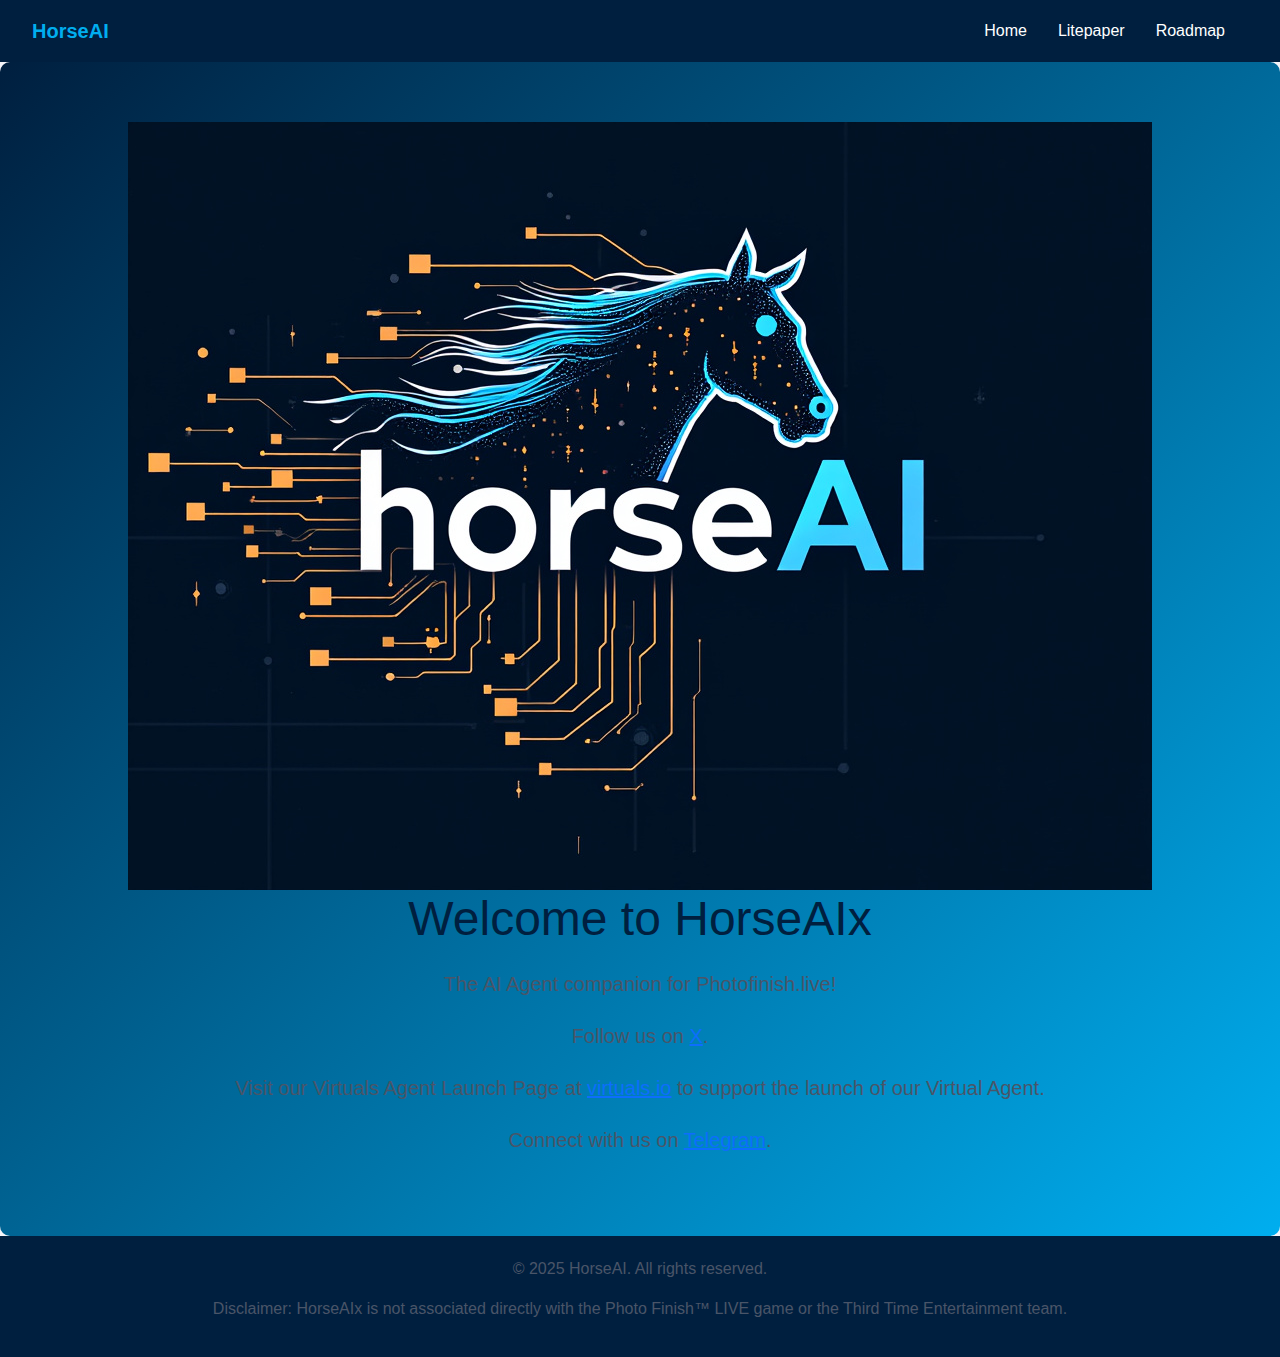
==== index.html @ 83240a7e "Update index.html with logo" ====
<!DOCTYPE html>
<html lang="en">
<head>
    <meta charset="UTF-8">
    <meta name="viewport" content="width=device-width, initial-scale=1.0">
    <title>HorseAI</title>
    <link href="https://cdn.jsdelivr.net/npm/bootstrap@5.3.0-alpha1/dist/css/bootstrap.min.css" rel="stylesheet">
    <style>
        body {
            font-family: 'Arial', sans-serif;
            line-height: 1.6;
            background-color: #f4f4f9;
            color: #2d3748;
            margin: 0;
            padding: 0;
        }

        h1, h2, h3 {
            color: #001F3F;
        }

        h1 {
            font-size: 2.5rem;
            margin-bottom: 20px;
        }

        h2 {
            font-size: 2rem;
            margin-bottom: 15px;
        }

        h3 {
            font-size: 1.75rem;
            margin-bottom: 10px;
        }

        p {
            font-size: 1rem;
            color: #4a5568;
            margin-bottom: 15px;
        }

        .navbar {
            background-color: #001F3F;
            padding: 10px 20px;
        }

        .navbar-brand {
            color: #00AEEF;
            font-weight: bold;
        }

        .navbar-brand:hover {
            color: #FFC107;
        }

        .navbar-nav .nav-link {
            color: #ffffff;
            margin-right: 15px;
        }

        .navbar-nav .nav-link:hover {
            color: #FFC107;
        }

        .btn-primary {
            background-color: #00AEEF;
            color: #ffffff;
            padding: 10px 20px;
            border: none;
            border-radius: 5px;
            transition: background-color 0.3s ease, transform 0.3s ease;
        }

        .btn-primary:hover {
            background-color: #FFC107;
            transform: scale(1.05);
        }

        .hero {
            background: linear-gradient(135deg, #001F3F, #00AEEF);
            color: #ffffff;
            text-align: center;
            padding: 60px 20px;
            border-radius: 10px;
        }

        .hero h1 {
            font-size: 3rem;
            margin-bottom: 20px;
        }

        .hero p {
            font-size: 1.25rem;
            margin-bottom: 20px;
        }

        footer {
            background-color: #001F3F;
            color: #ffffff;
            text-align: center;
            padding: 20px;
            font-size: 0.9rem;
        }

        footer a {
            color: #00AEEF;
            text-decoration: none;
        }

        footer a:hover {
            color: #FFC107;
            text-decoration: underline;
        }
    </style>
</head>
<body>

<nav class="navbar navbar-expand-lg">
    <div class="container-fluid">
        <a class="navbar-brand" href="index.html">HorseAI</a>
        <button class="navbar-toggler" type="button" data-bs-toggle="collapse" data-bs-target="#navbarNav">
            <span class="navbar-toggler-icon"></span>
        </button>
        <div class="collapse navbar-collapse" id="navbarNav">
            <ul class="navbar-nav ms-auto">
                <li class="nav-item"><a class="nav-link" href="index.html">Home</a></li>
                <li class="nav-item"><a class="nav-link" href="litepaper.html">Litepaper</a></li>
                <li class="nav-item"><a class="nav-link" href="roadmap.html">Roadmap</a></li>
            </ul>
        </div>
    </div>
</nav>

<div class="hero">
    <img src="images/horseai-logo.jpg" alt="HorseAI Logo" class="logo">
    <h1>Welcome to HorseAIx</h1>
    <p>The AI Agent companion for Photofinish.live!</p>
    <p>
        Follow us on <a href="https://twitter.com/horseai_agent" target="_blank">X</a>.
    </p>
    <p>
        Visit our Virtuals Agent Launch Page at <a href="https://fun.virtuals.io/agents/0x66C5fF27c74366a9021F24C7d5fd189C7785551F" target="_blank">virtuals.io</a> to support the launch of our Virtual Agent.
    </p>
    <p>
        Connect with us on <a href="https://t.me/horseAIx" target="_blank">Telegram</a>.
    </p>
</div>
  
<footer>
    <p>&copy; 2025 HorseAI. All rights reserved.</p>
    <p>Disclaimer: HorseAIx is not associated directly with the Photo Finish™ LIVE game or the Third Time Entertainment team.</p>
</footer>

<script src="https://cdn.jsdelivr.net/npm/bootstrap@5.3.0-alpha1/dist/js/bootstrap.bundle.min.js"></script>
</body>
</html>
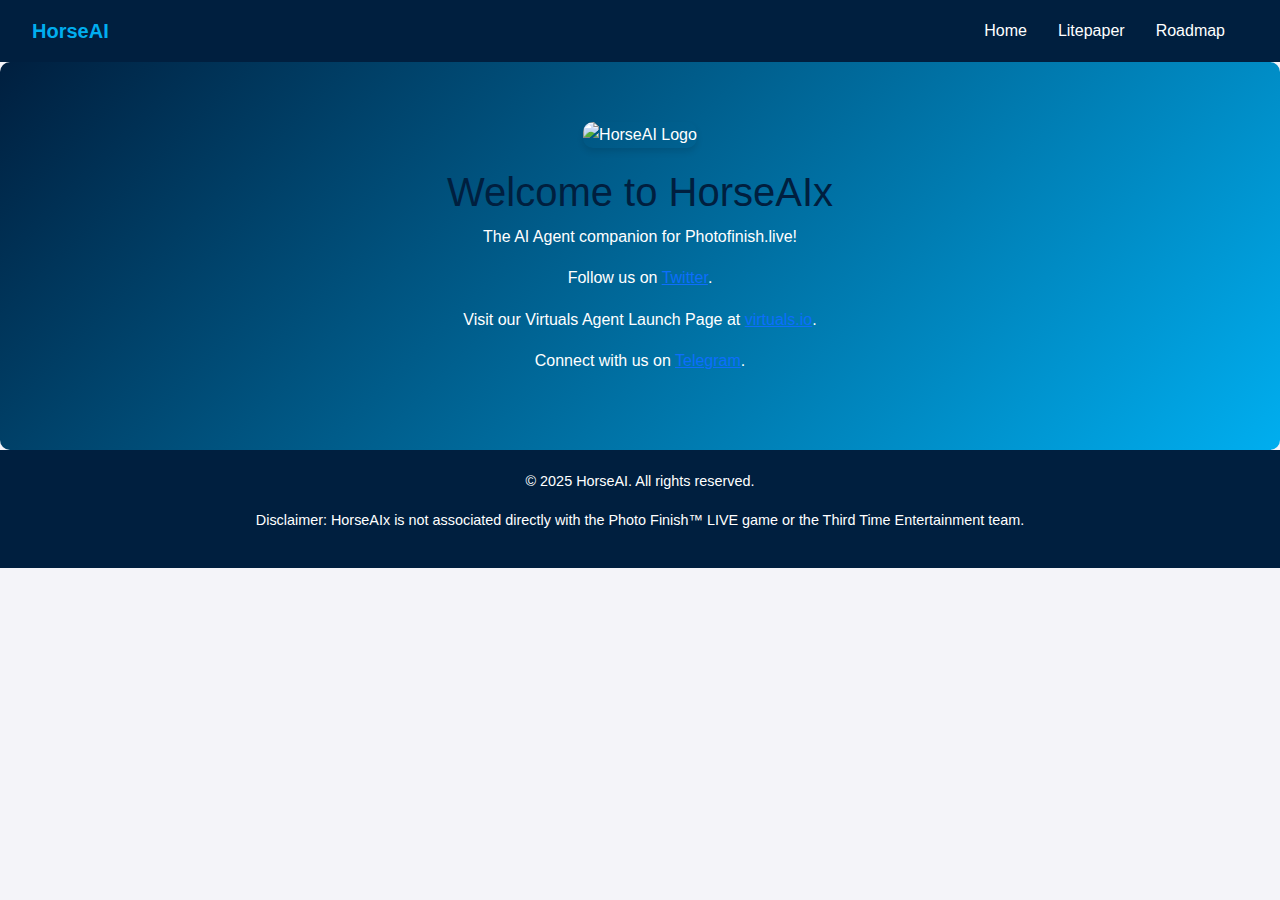
==== commit b6ee5ba7: "Update index.html and style.css" ====
--- a/index.html
+++ b/index.html
@@ -4,10 +4,19 @@
     <meta charset="UTF-8">
     <meta name="viewport" content="width=device-width, initial-scale=1.0">
     <title>HorseAI</title>
+
+    <!-- Favicon -->
+    <link rel="icon" href="/favicon.ico" type="image/x-icon">
+    <link rel="icon" type="image/png" sizes="32x32" href="/favicon-32.png">
+    <link rel="icon" type="image/png" sizes="16x16" href="/favicon-16.png">
+
+    <!-- Bootstrap CSS -->
     <link href="https://cdn.jsdelivr.net/npm/bootstrap@5.3.0-alpha1/dist/css/bootstrap.min.css" rel="stylesheet">
+
+    <!-- Custom Styles -->
     <style>
         body {
-            font-family: 'Arial', sans-serif;
+            font-family: 'Lato', Arial, sans-serif;
             line-height: 1.6;
             background-color: #f4f4f9;
             color: #2d3748;
@@ -16,28 +25,8 @@
         }
 
         h1, h2, h3 {
+            font-family: 'Montserrat', Arial, sans-serif;
             color: #001F3F;
-        }
-
-        h1 {
-            font-size: 2.5rem;
-            margin-bottom: 20px;
-        }
-
-        h2 {
-            font-size: 2rem;
-            margin-bottom: 15px;
-        }
-
-        h3 {
-            font-size: 1.75rem;
-            margin-bottom: 10px;
-        }
-
-        p {
-            font-size: 1rem;
-            color: #4a5568;
-            margin-bottom: 15px;
         }
 
         .navbar {
@@ -57,24 +46,11 @@
         .navbar-nav .nav-link {
             color: #ffffff;
             margin-right: 15px;
+            transition: color 0.3s ease;
         }
 
         .navbar-nav .nav-link:hover {
             color: #FFC107;
-        }
-
-        .btn-primary {
-            background-color: #00AEEF;
-            color: #ffffff;
-            padding: 10px 20px;
-            border: none;
-            border-radius: 5px;
-            transition: background-color 0.3s ease, transform 0.3s ease;
-        }
-
-        .btn-primary:hover {
-            background-color: #FFC107;
-            transform: scale(1.05);
         }
 
         .hero {
@@ -83,16 +59,6 @@
             text-align: center;
             padding: 60px 20px;
             border-radius: 10px;
-        }
-
-        .hero h1 {
-            font-size: 3rem;
-            margin-bottom: 20px;
-        }
-
-        .hero p {
-            font-size: 1.25rem;
-            margin-bottom: 20px;
         }
 
         footer {
@@ -111,6 +77,18 @@
         footer a:hover {
             color: #FFC107;
             text-decoration: underline;
+        }
+
+        .logo {
+            max-width: 200px; /* Adjust size */
+            margin-bottom: 20px; /* Spacing below the logo */
+            border-radius: 10px; /* Rounded corners */
+            box-shadow: 0 4px 6px rgba(0, 0, 0, 0.1); /* Subtle shadow */
+            transition: transform 0.3s ease;
+        }
+
+        .logo:hover {
+            transform: scale(1.05); /* Slight zoom on hover */
         }
     </style>
 </head>
@@ -133,25 +111,26 @@
 </nav>
 
 <div class="hero">
-    <img src="images/horseai-logo.jpg" alt="HorseAI Logo" class="logo">
+    <img src="/horseai-logo.jpg" alt="HorseAI Logo" class="logo">
     <h1>Welcome to HorseAIx</h1>
     <p>The AI Agent companion for Photofinish.live!</p>
     <p>
-        Follow us on <a href="https://twitter.com/horseai_agent" target="_blank">X</a>.
+        Follow us on <a href="https://twitter.com/horseai_agent" target="_blank">Twitter</a>.
     </p>
     <p>
-        Visit our Virtuals Agent Launch Page at <a href="https://fun.virtuals.io/agents/0x66C5fF27c74366a9021F24C7d5fd189C7785551F" target="_blank">virtuals.io</a> to support the launch of our Virtual Agent.
+        Visit our Virtuals Agent Launch Page at <a href="https://app.virtuals.io/virtuals/14238" target="_blank">virtuals.io</a>.
     </p>
     <p>
         Connect with us on <a href="https://t.me/horseAIx" target="_blank">Telegram</a>.
     </p>
 </div>
-  
+
 <footer>
     <p>&copy; 2025 HorseAI. All rights reserved.</p>
-    <p>Disclaimer: HorseAIx is not associated directly with the Photo Finish™ LIVE game or the Third Time Entertainment team.</p>
+    <p>Disclaimer: HorseAIx is not associated directly with the Photo Finish&trade; LIVE game or the Third Time Entertainment team.</p>
 </footer>
 
+<!-- Bootstrap JS -->
 <script src="https://cdn.jsdelivr.net/npm/bootstrap@5.3.0-alpha1/dist/js/bootstrap.bundle.min.js"></script>
 </body>
 </html>
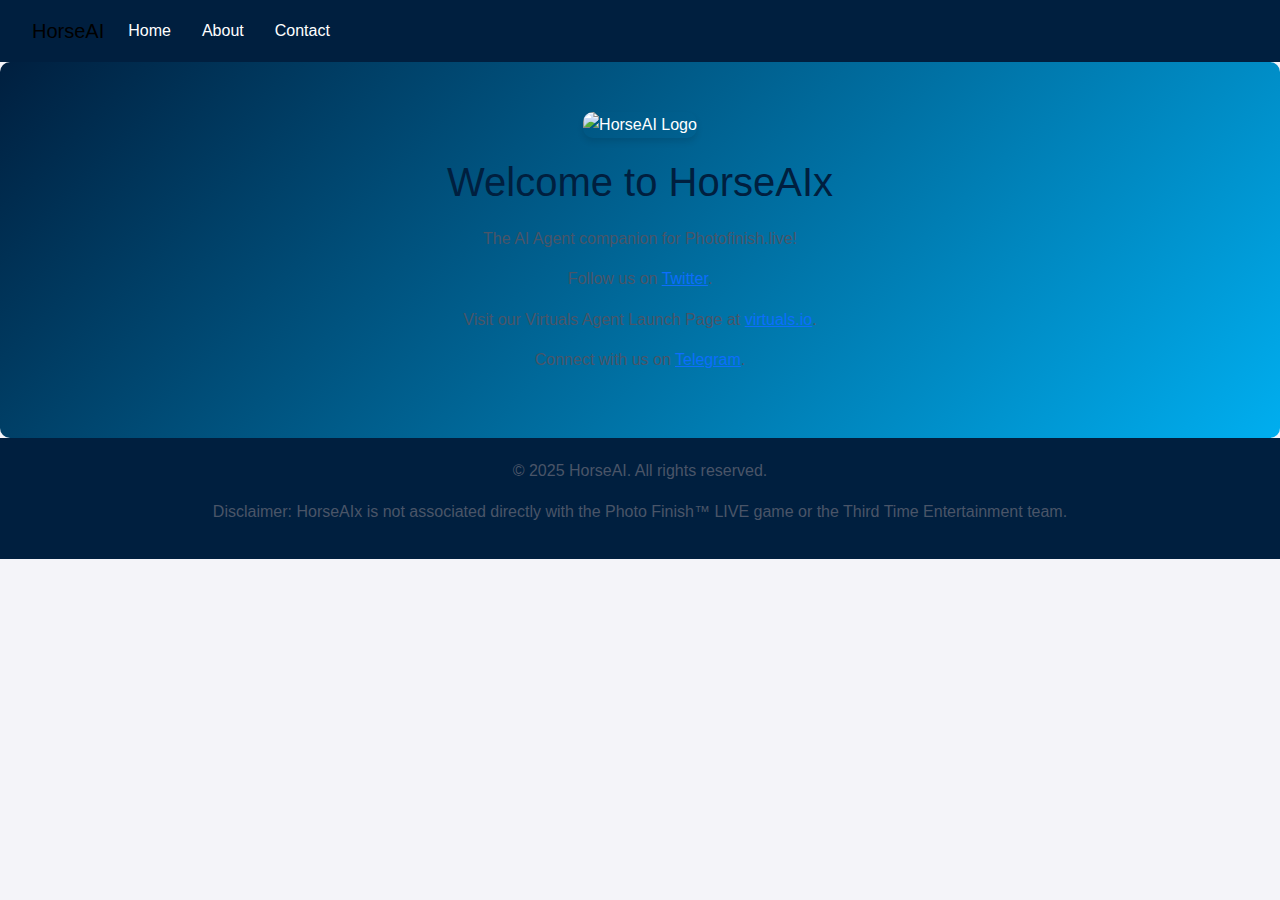
==== commit afa4119d: "Updated index.html with new styles and links" ====
--- a/index.html
+++ b/index.html
@@ -16,12 +16,10 @@
     <!-- Custom Styles -->
     <style>
         body {
-            font-family: 'Lato', Arial, sans-serif;
+            font-family: 'Lato', Arial, sans-serif; /* Corrected to use only one font-family declaration */
             line-height: 1.6;
             background-color: #f4f4f9;
             color: #2d3748;
-            margin: 0;
-            padding: 0;
         }
 
         h1, h2, h3 {
@@ -29,18 +27,30 @@
             color: #001F3F;
         }
 
+        h1 {
+            font-size: 2.5rem;
+            margin-bottom: 20px;
+        }
+
+        h2 {
+            font-size: 2rem;
+            margin-bottom: 15px;
+        }
+
+        h3 {
+            font-size: 1.75rem;
+            margin-bottom: 10px;
+        }
+
+        p {
+            font-size: 1rem;
+            color: #4a5568;
+            margin-bottom: 15px;
+        }
+
         .navbar {
             background-color: #001F3F;
             padding: 10px 20px;
-        }
-
-        .navbar-brand {
-            color: #00AEEF;
-            font-weight: bold;
-        }
-
-        .navbar-brand:hover {
-            color: #FFC107;
         }
 
         .navbar-nav .nav-link {
@@ -53,28 +63,36 @@
             color: #FFC107;
         }
 
+        .btn-primary {
+            background-color: #00AEEF;
+            color: #ffffff;
+            padding: 10px 20px;
+            border: none;
+            border-radius: 5px;
+            transition: background-color 0.3s ease, transform 0.3s ease;
+        }
+
+        .btn-primary:hover {
+            background-color: #FFC107;
+            transform: scale(1.05);
+        }
+
         .hero {
             background: linear-gradient(135deg, #001F3F, #00AEEF);
             color: #ffffff;
+            padding: 50px 20px;
             text-align: center;
-            padding: 60px 20px;
             border-radius: 10px;
         }
 
         footer {
             background-color: #001F3F;
             color: #ffffff;
+            padding: 20px 0;
             text-align: center;
-            padding: 20px;
-            font-size: 0.9rem;
         }
 
         footer a {
-            color: #00AEEF;
-            text-decoration: none;
-        }
-
-        footer a:hover {
             color: #FFC107;
             text-decoration: underline;
         }
@@ -93,18 +111,17 @@
     </style>
 </head>
 <body>
-
 <nav class="navbar navbar-expand-lg">
     <div class="container-fluid">
-        <a class="navbar-brand" href="index.html">HorseAI</a>
-        <button class="navbar-toggler" type="button" data-bs-toggle="collapse" data-bs-target="#navbarNav">
+        <a class="navbar-brand" href="#">HorseAI</a>
+        <button class="navbar-toggler" type="button" data-bs-toggle="collapse" data-bs-target="#navbarNav" aria-controls="navbarNav" aria-expanded="false" aria-label="Toggle navigation">
             <span class="navbar-toggler-icon"></span>
         </button>
         <div class="collapse navbar-collapse" id="navbarNav">
-            <ul class="navbar-nav ms-auto">
-                <li class="nav-item"><a class="nav-link" href="index.html">Home</a></li>
-                <li class="nav-item"><a class="nav-link" href="litepaper.html">Litepaper</a></li>
-                <li class="nav-item"><a class="nav-link" href="roadmap.html">Roadmap</a></li>
+            <ul class="navbar-nav">
+                <li class="nav-item"><a class="nav-link" href="#home">Home</a></li>
+                <li class="nav-item"><a class="nav-link" href="#about">About</a></li>
+                <li class="nav-item"><a class="nav-link" href="#contact">Contact</a></li>
             </ul>
         </div>
     </div>
@@ -126,11 +143,11 @@
 </div>
 
 <footer>
-    <p>&copy; 2025 HorseAI. All rights reserved.</p>
-    <p>Disclaimer: HorseAIx is not associated directly with the Photo Finish&trade; LIVE game or the Third Time Entertainment team.</p>
+    <p>© 2025 HorseAI. All rights reserved.</p>
+    <p>Disclaimer: HorseAIx is not associated directly with the Photo Finish™ LIVE game or the Third Time Entertainment team.</p>
 </footer>
 
 <!-- Bootstrap JS -->
 <script src="https://cdn.jsdelivr.net/npm/bootstrap@5.3.0-alpha1/dist/js/bootstrap.bundle.min.js"></script>
 </body>
-</html>
+</html>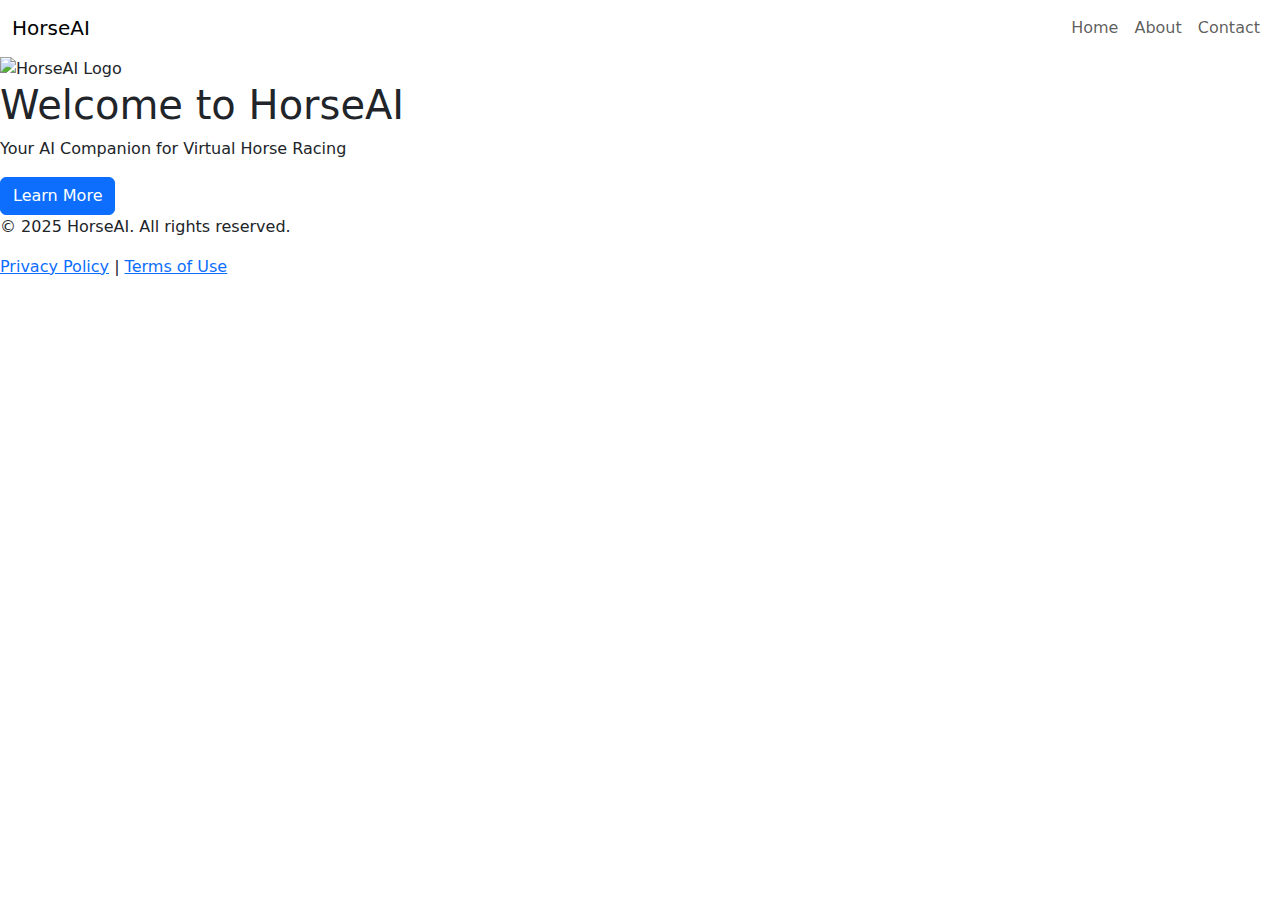
==== commit bbc11b33: "Updated index.html and style.css for improved UI/UX" ====
--- a/index.html
+++ b/index.html
@@ -14,140 +14,37 @@
     <link href="https://cdn.jsdelivr.net/npm/bootstrap@5.3.0-alpha1/dist/css/bootstrap.min.css" rel="stylesheet">
 
     <!-- Custom Styles -->
-    <style>
-        body {
-            font-family: 'Lato', Arial, sans-serif; /* Corrected to use only one font-family declaration */
-            line-height: 1.6;
-            background-color: #f4f4f9;
-            color: #2d3748;
-        }
-
-        h1, h2, h3 {
-            font-family: 'Montserrat', Arial, sans-serif;
-            color: #001F3F;
-        }
-
-        h1 {
-            font-size: 2.5rem;
-            margin-bottom: 20px;
-        }
-
-        h2 {
-            font-size: 2rem;
-            margin-bottom: 15px;
-        }
-
-        h3 {
-            font-size: 1.75rem;
-            margin-bottom: 10px;
-        }
-
-        p {
-            font-size: 1rem;
-            color: #4a5568;
-            margin-bottom: 15px;
-        }
-
-        .navbar {
-            background-color: #001F3F;
-            padding: 10px 20px;
-        }
-
-        .navbar-nav .nav-link {
-            color: #ffffff;
-            margin-right: 15px;
-            transition: color 0.3s ease;
-        }
-
-        .navbar-nav .nav-link:hover {
-            color: #FFC107;
-        }
-
-        .btn-primary {
-            background-color: #00AEEF;
-            color: #ffffff;
-            padding: 10px 20px;
-            border: none;
-            border-radius: 5px;
-            transition: background-color 0.3s ease, transform 0.3s ease;
-        }
-
-        .btn-primary:hover {
-            background-color: #FFC107;
-            transform: scale(1.05);
-        }
-
-        .hero {
-            background: linear-gradient(135deg, #001F3F, #00AEEF);
-            color: #ffffff;
-            padding: 50px 20px;
-            text-align: center;
-            border-radius: 10px;
-        }
-
-        footer {
-            background-color: #001F3F;
-            color: #ffffff;
-            padding: 20px 0;
-            text-align: center;
-        }
-
-        footer a {
-            color: #FFC107;
-            text-decoration: underline;
-        }
-
-        .logo {
-            max-width: 200px; /* Adjust size */
-            margin-bottom: 20px; /* Spacing below the logo */
-            border-radius: 10px; /* Rounded corners */
-            box-shadow: 0 4px 6px rgba(0, 0, 0, 0.1); /* Subtle shadow */
-            transition: transform 0.3s ease;
-        }
-
-        .logo:hover {
-            transform: scale(1.05); /* Slight zoom on hover */
-        }
-    </style>
+    <link rel="stylesheet" href="style.css">
 </head>
 <body>
-<nav class="navbar navbar-expand-lg">
-    <div class="container-fluid">
-        <a class="navbar-brand" href="#">HorseAI</a>
-        <button class="navbar-toggler" type="button" data-bs-toggle="collapse" data-bs-target="#navbarNav" aria-controls="navbarNav" aria-expanded="false" aria-label="Toggle navigation">
-            <span class="navbar-toggler-icon"></span>
-        </button>
-        <div class="collapse navbar-collapse" id="navbarNav">
-            <ul class="navbar-nav">
-                <li class="nav-item"><a class="nav-link" href="#home">Home</a></li>
-                <li class="nav-item"><a class="nav-link" href="#about">About</a></li>
-                <li class="nav-item"><a class="nav-link" href="#contact">Contact</a></li>
-            </ul>
+    <nav class="navbar navbar-expand-lg">
+        <div class="container-fluid">
+            <a class="navbar-brand" href="#">HorseAI</a>
+            <button class="navbar-toggler" type="button" data-bs-toggle="collapse" data-bs-target="#navbarNav">
+                <span class="navbar-toggler-icon"></span>
+            </button>
+            <div class="collapse navbar-collapse" id="navbarNav">
+                <ul class="navbar-nav ms-auto">
+                    <li class="nav-item"><a class="nav-link" href="#home">Home</a></li>
+                    <li class="nav-item"><a class="nav-link" href="#about">About</a></li>
+                    <li class="nav-item"><a class="nav-link" href="#contact">Contact</a></li>
+                </ul>
+            </div>
         </div>
+    </nav>
+
+    <div class="hero">
+        <img src="horseai-logo.jpg" alt="HorseAI Logo" class="logo">
+        <h1>Welcome to HorseAI</h1>
+        <p>Your AI Companion for Virtual Horse Racing</p>
+        <a href="#about" class="btn btn-primary">Learn More</a>
     </div>
-</nav>
 
-<div class="hero">
-    <img src="/horseai-logo.jpg" alt="HorseAI Logo" class="logo">
-    <h1>Welcome to HorseAIx</h1>
-    <p>The AI Agent companion for Photofinish.live!</p>
-    <p>
-        Follow us on <a href="https://twitter.com/horseai_agent" target="_blank">Twitter</a>.
-    </p>
-    <p>
-        Visit our Virtuals Agent Launch Page at <a href="https://app.virtuals.io/virtuals/14238" target="_blank">virtuals.io</a>.
-    </p>
-    <p>
-        Connect with us on <a href="https://t.me/horseAIx" target="_blank">Telegram</a>.
-    </p>
-</div>
+    <footer>
+        <p>&copy; 2025 HorseAI. All rights reserved.</p>
+        <p><a href="#">Privacy Policy</a> | <a href="#">Terms of Use</a></p>
+    </footer>
 
-<footer>
-    <p>© 2025 HorseAI. All rights reserved.</p>
-    <p>Disclaimer: HorseAIx is not associated directly with the Photo Finish™ LIVE game or the Third Time Entertainment team.</p>
-</footer>
-
-<!-- Bootstrap JS -->
-<script src="https://cdn.jsdelivr.net/npm/bootstrap@5.3.0-alpha1/dist/js/bootstrap.bundle.min.js"></script>
+    <script src="https://cdn.jsdelivr.net/npm/bootstrap@5.3.0-alpha1/dist/js/bootstrap.bundle.min.js"></script>
 </body>
 </html>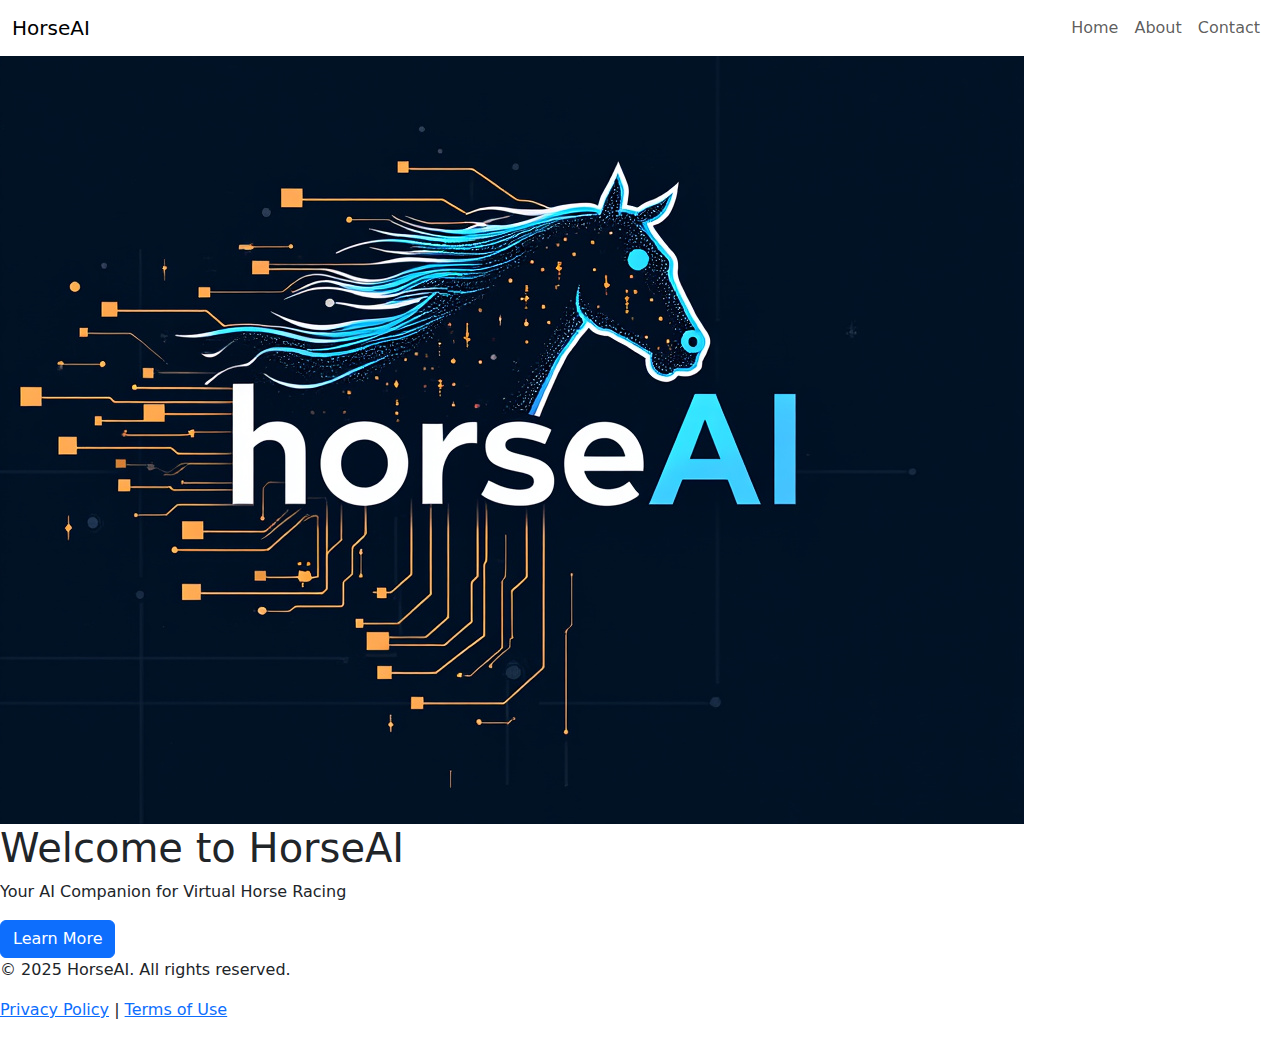
==== commit be7dc6aa: "Updated index.html w images" ====
--- a/index.html
+++ b/index.html
@@ -6,9 +6,9 @@
     <title>HorseAI</title>
 
     <!-- Favicon -->
-    <link rel="icon" href="/favicon.ico" type="image/x-icon">
-    <link rel="icon" type="image/png" sizes="32x32" href="/favicon-32.png">
-    <link rel="icon" type="image/png" sizes="16x16" href="/favicon-16.png">
+    <link rel="icon" href="/images/favicon.ico" type="image/x-icon">
+    <link rel="icon" type="image/png" sizes="32x32" href="/images/favicon-32.png">
+    <link rel="icon" type="image/png" sizes="16x16" href="/images/favicon-16.png">
 
     <!-- Bootstrap CSS -->
     <link href="https://cdn.jsdelivr.net/npm/bootstrap@5.3.0-alpha1/dist/css/bootstrap.min.css" rel="stylesheet">
@@ -34,7 +34,7 @@
     </nav>
 
     <div class="hero">
-        <img src="horseai-logo.jpg" alt="HorseAI Logo" class="logo">
+        <img src="/images/horseai-logo.jpg" alt="HorseAI Logo" class="logo">
         <h1>Welcome to HorseAI</h1>
         <p>Your AI Companion for Virtual Horse Racing</p>
         <a href="#about" class="btn btn-primary">Learn More</a>
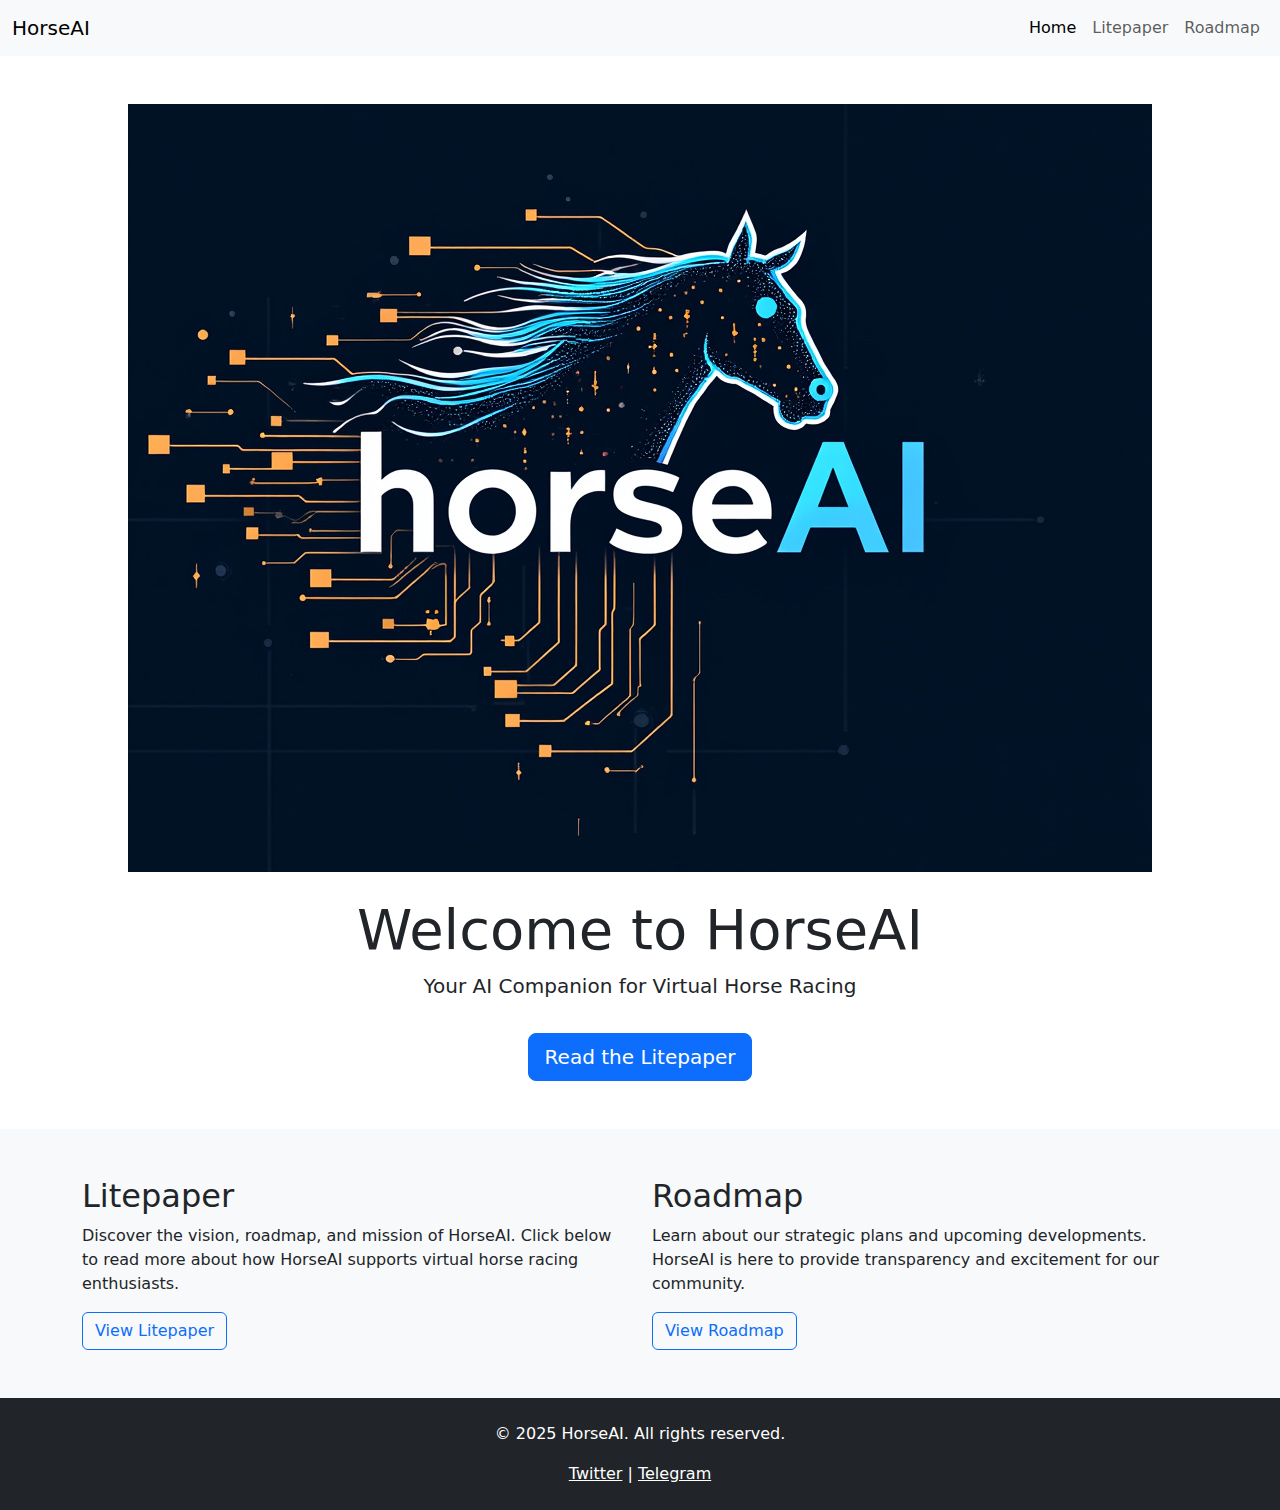
==== commit 7749ce90: "Updated index.html w images" ====
--- a/index.html
+++ b/index.html
@@ -17,32 +17,64 @@
     <link rel="stylesheet" href="style.css">
 </head>
 <body>
-    <nav class="navbar navbar-expand-lg">
-        <div class="container-fluid">
-            <a class="navbar-brand" href="#">HorseAI</a>
-            <button class="navbar-toggler" type="button" data-bs-toggle="collapse" data-bs-target="#navbarNav">
-                <span class="navbar-toggler-icon"></span>
-            </button>
-            <div class="collapse navbar-collapse" id="navbarNav">
-                <ul class="navbar-nav ms-auto">
-                    <li class="nav-item"><a class="nav-link" href="#home">Home</a></li>
-                    <li class="nav-item"><a class="nav-link" href="#about">About</a></li>
-                    <li class="nav-item"><a class="nav-link" href="#contact">Contact</a></li>
-                </ul>
+    <header>
+        <nav class="navbar navbar-expand-lg navbar-light bg-light">
+            <div class="container-fluid">
+                <a class="navbar-brand" href="#">HorseAI</a>
+                <button class="navbar-toggler" type="button" data-bs-toggle="collapse" data-bs-target="#navbarNav" aria-controls="navbarNav" aria-expanded="false" aria-label="Toggle navigation">
+                    <span class="navbar-toggler-icon"></span>
+                </button>
+                <div class="collapse navbar-collapse" id="navbarNav">
+                    <ul class="navbar-nav ms-auto">
+                        <li class="nav-item">
+                            <a class="nav-link active" aria-current="page" href="#">Home</a>
+                        </li>
+                        <li class="nav-item">
+                            <a class="nav-link" href="litepaper.html">Litepaper</a>
+                        </li>
+                        <li class="nav-item">
+                            <a class="nav-link" href="roadmap.html">Roadmap</a>
+                        </li>
+                    </ul>
+                </div>
             </div>
+        </nav>
+    </header>
+
+    <main>
+        <section class="hero text-center py-5">
+            <div class="container">
+                <img src="/images/horseai-logo.jpg" alt="HorseAI Logo" class="logo mb-4">
+                <h1 class="display-4">Welcome to HorseAI</h1>
+                <p class="lead">Your AI Companion for Virtual Horse Racing</p>
+                <a href="litepaper.html" class="btn btn-primary btn-lg mt-3">Read the Litepaper</a>
+            </div>
+        </section>
+
+        <section class="features py-5 bg-light">
+            <div class="container">
+                <div class="row">
+                    <div class="col-md-6">
+                        <h2>Litepaper</h2>
+                        <p>Discover the vision, roadmap, and mission of HorseAI. Click below to read more about how HorseAI supports virtual horse racing enthusiasts.</p>
+                        <a href="litepaper.html" class="btn btn-outline-primary">View Litepaper</a>
+                    </div>
+                    <div class="col-md-6">
+                        <h2>Roadmap</h2>
+                        <p>Learn about our strategic plans and upcoming developments. HorseAI is here to provide transparency and excitement for our community.</p>
+                        <a href="roadmap.html" class="btn btn-outline-primary">View Roadmap</a>
+                    </div>
+                </div>
+            </div>
+        </section>
+    </main>
+
+    <footer class="text-center py-4 bg-dark text-white">
+        <div class="container">
+            <p>&copy; 2025 HorseAI. All rights reserved.</p>
+            <a href="https://twitter.com/horseai_agent" target="_blank" class="text-white">Twitter</a> |
+            <a href="https://t.me/horseAIx" target="_blank" class="text-white">Telegram</a>
         </div>
-    </nav>
-
-    <div class="hero">
-        <img src="/images/horseai-logo.jpg" alt="HorseAI Logo" class="logo">
-        <h1>Welcome to HorseAI</h1>
-        <p>Your AI Companion for Virtual Horse Racing</p>
-        <a href="#about" class="btn btn-primary">Learn More</a>
-    </div>
-
-    <footer>
-        <p>&copy; 2025 HorseAI. All rights reserved.</p>
-        <p><a href="#">Privacy Policy</a> | <a href="#">Terms of Use</a></p>
     </footer>
 
     <script src="https://cdn.jsdelivr.net/npm/bootstrap@5.3.0-alpha1/dist/js/bootstrap.bundle.min.js"></script>
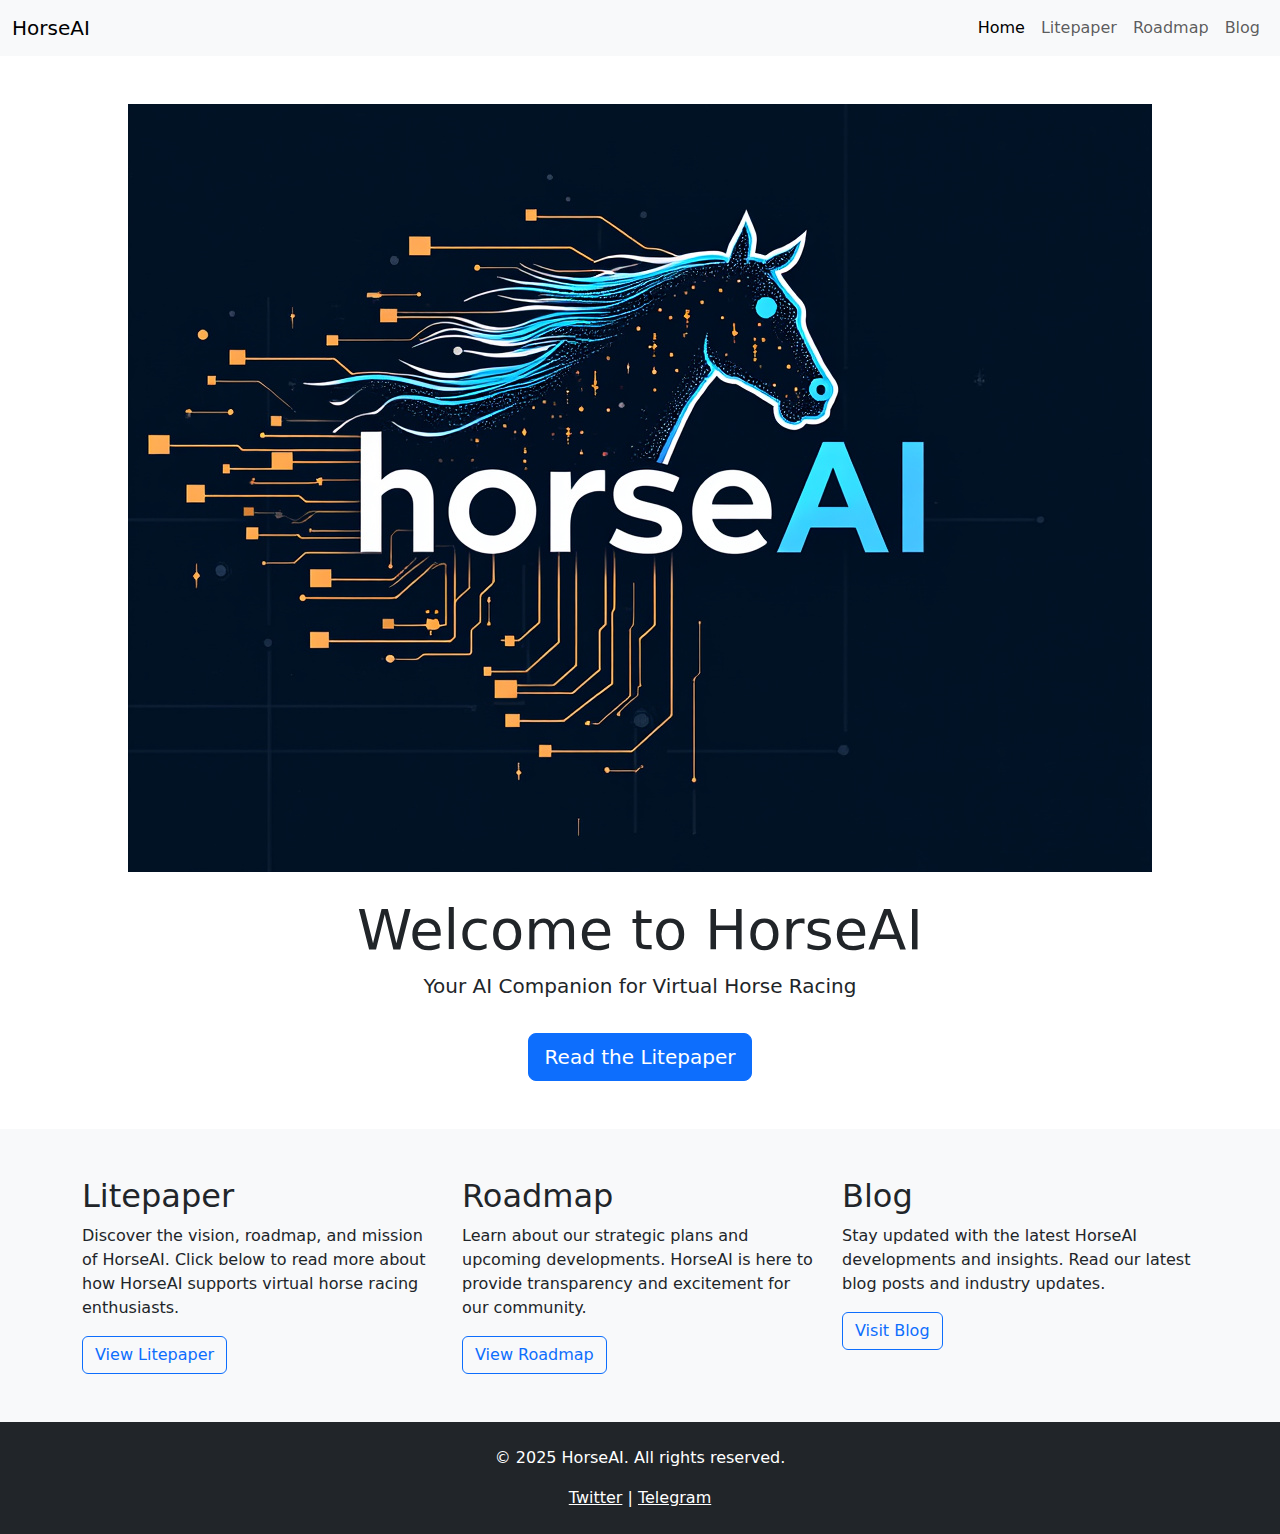
==== commit 5b62a911: "update index.html to include blog title section" ====
--- a/index.html
+++ b/index.html
@@ -1,6 +1,14 @@
 <!DOCTYPE html>
 <html lang="en">
 <head>
+    <!-- Google tag (gtag.js) -->
+    <script async src="https://www.googletagmanager.com/gtag/js?id=G-3WJV1CP0BB"></script>
+    <script>
+        window.dataLayer = window.dataLayer || [];
+        function gtag(){dataLayer.push(arguments);}
+        gtag('js', new Date());
+        gtag('config', 'G-3WJV1CP0BB');
+    </script>
     <meta charset="UTF-8">
     <meta name="viewport" content="width=device-width, initial-scale=1.0">
     <title>HorseAI</title>
@@ -35,6 +43,9 @@
                         <li class="nav-item">
                             <a class="nav-link" href="roadmap.html">Roadmap</a>
                         </li>
+                        <li class="nav-item">
+                            <a class="nav-link" href="blog.html">Blog</a> <!-- Added Blog Link -->
+                        </li>
                     </ul>
                 </div>
             </div>
@@ -54,15 +65,20 @@
         <section class="features py-5 bg-light">
             <div class="container">
                 <div class="row">
-                    <div class="col-md-6">
+                    <div class="col-md-4">
                         <h2>Litepaper</h2>
                         <p>Discover the vision, roadmap, and mission of HorseAI. Click below to read more about how HorseAI supports virtual horse racing enthusiasts.</p>
                         <a href="litepaper.html" class="btn btn-outline-primary">View Litepaper</a>
                     </div>
-                    <div class="col-md-6">
+                    <div class="col-md-4">
                         <h2>Roadmap</h2>
                         <p>Learn about our strategic plans and upcoming developments. HorseAI is here to provide transparency and excitement for our community.</p>
                         <a href="roadmap.html" class="btn btn-outline-primary">View Roadmap</a>
+                    </div>
+                    <div class="col-md-4">
+                        <h2>Blog</h2>
+                        <p>Stay updated with the latest HorseAI developments and insights. Read our latest blog posts and industry updates.</p>
+                        <a href="blog.html" class="btn btn-outline-primary">Visit Blog</a> <!-- Added Blog Section -->
                     </div>
                 </div>
             </div>
@@ -79,4 +95,4 @@
 
     <script src="https://cdn.jsdelivr.net/npm/bootstrap@5.3.0-alpha1/dist/js/bootstrap.bundle.min.js"></script>
 </body>
-</html>+</html>
